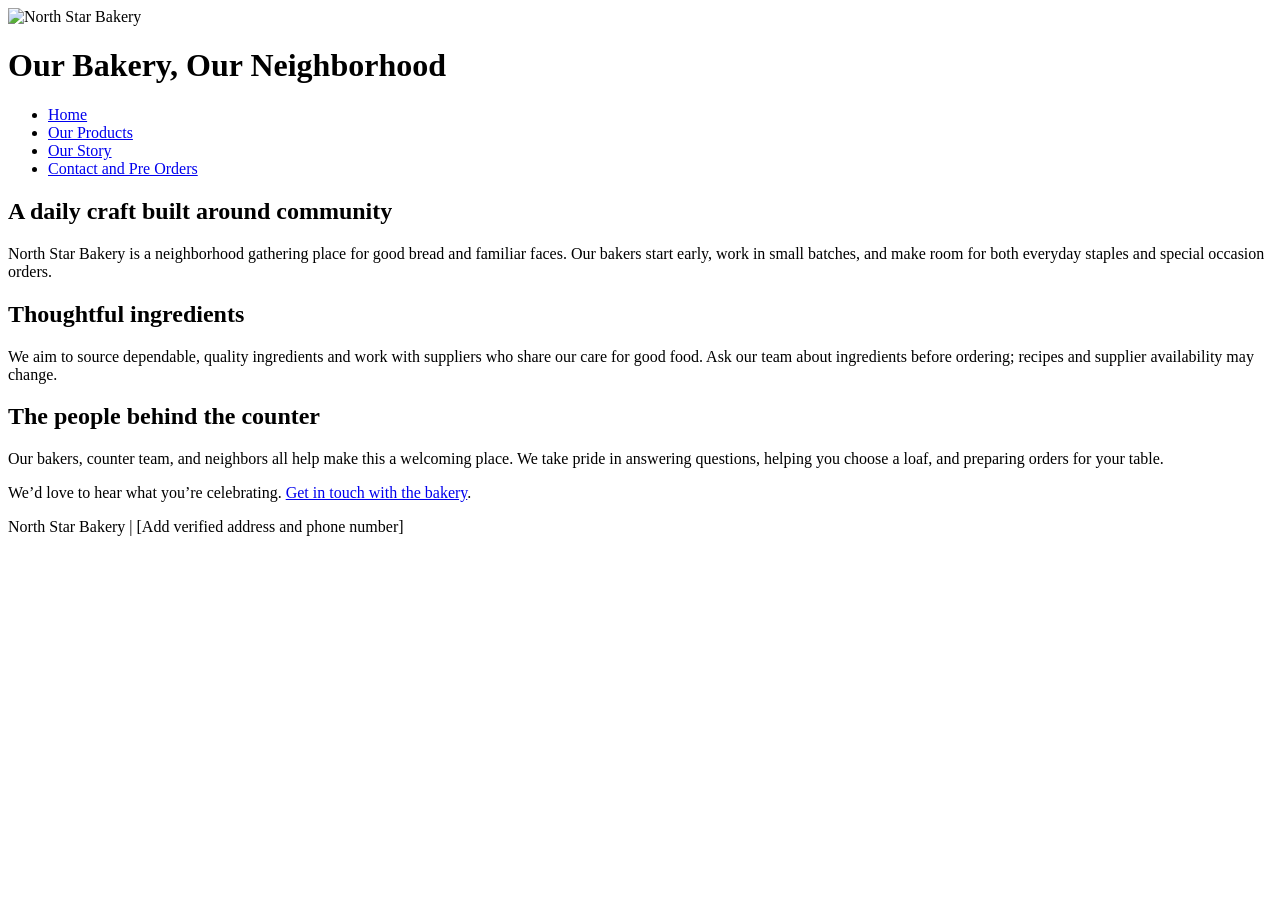
==== about.html @ 61b8f944 "Add files via upload" ====
<!doctype html>
<html lang="en">
<head>
  <meta charset="utf-8">
  <meta name="viewport" content="width=device-width, initial-scale=1">
  <title>North Star Bakery | About Us</title>
</head>
<body>
  <header>
    <img src="assets/bakery-logo.png" alt="North Star Bakery">
    <h1>Our Bakery, Our Neighborhood</h1>
    <nav aria-label="Main navigation">
      <ul>
        <li><a href="index.html">Home</a></li>
        <li><a href="products.html">Our Products</a></li>
        <li><a href="about.html">Our Story</a></li>
        <li><a href="contact.html">Contact and Pre Orders</a></li>
      </ul>
    </nav>
  </header>
  <main>
    <section>
      <h2>A daily craft built around community</h2>
      <p>North Star Bakery is a neighborhood gathering place for good bread and familiar faces. Our bakers start early, work in small batches, and make room for both everyday staples and special occasion orders.</p>
    </section>
    <section>
      <h2>Thoughtful ingredients</h2>
      <p>We aim to source dependable, quality ingredients and work with suppliers who share our care for good food. Ask our team about ingredients before ordering; recipes and supplier availability may change.</p>
    </section>
    <section>
      <h2>The people behind the counter</h2>
      <p>Our bakers, counter team, and neighbors all help make this a welcoming place. We take pride in answering questions, helping you choose a loaf, and preparing orders for your table.</p>
    </section>
    <p>We’d love to hear what you’re celebrating. <a href="contact.html">Get in touch with the bakery</a>.</p>
  </main>
  <footer><p>North Star Bakery | [Add verified address and phone number]</p></footer>
</body>
</html>
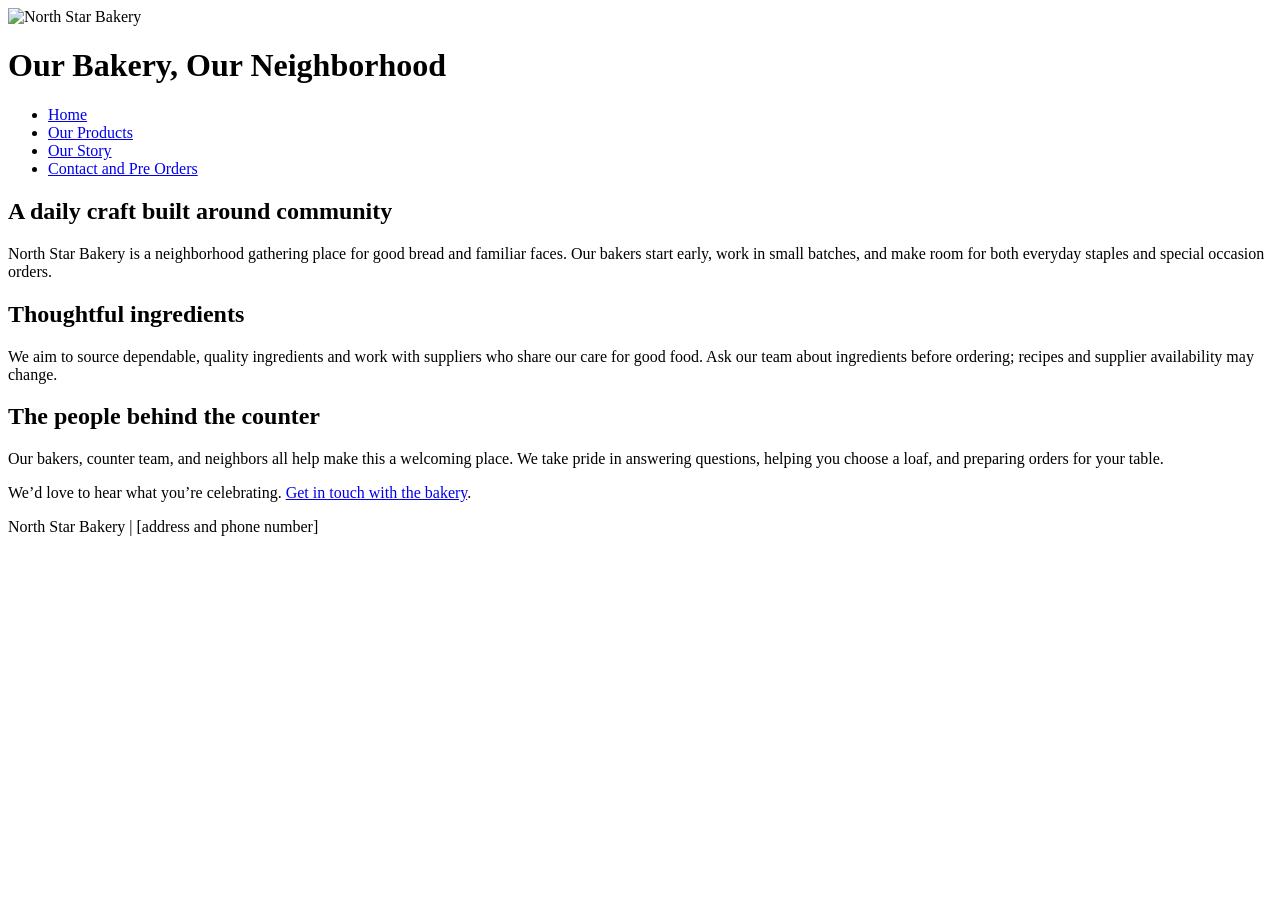
==== commit cdb19880: "Update about.html" ====
--- a/about.html
+++ b/about.html
@@ -33,6 +33,6 @@
     </section>
     <p>We’d love to hear what you’re celebrating. <a href="contact.html">Get in touch with the bakery</a>.</p>
   </main>
-  <footer><p>North Star Bakery | [Add verified address and phone number]</p></footer>
+  <footer><p>North Star Bakery | [address and phone number]</p></footer>
 </body>
 </html>
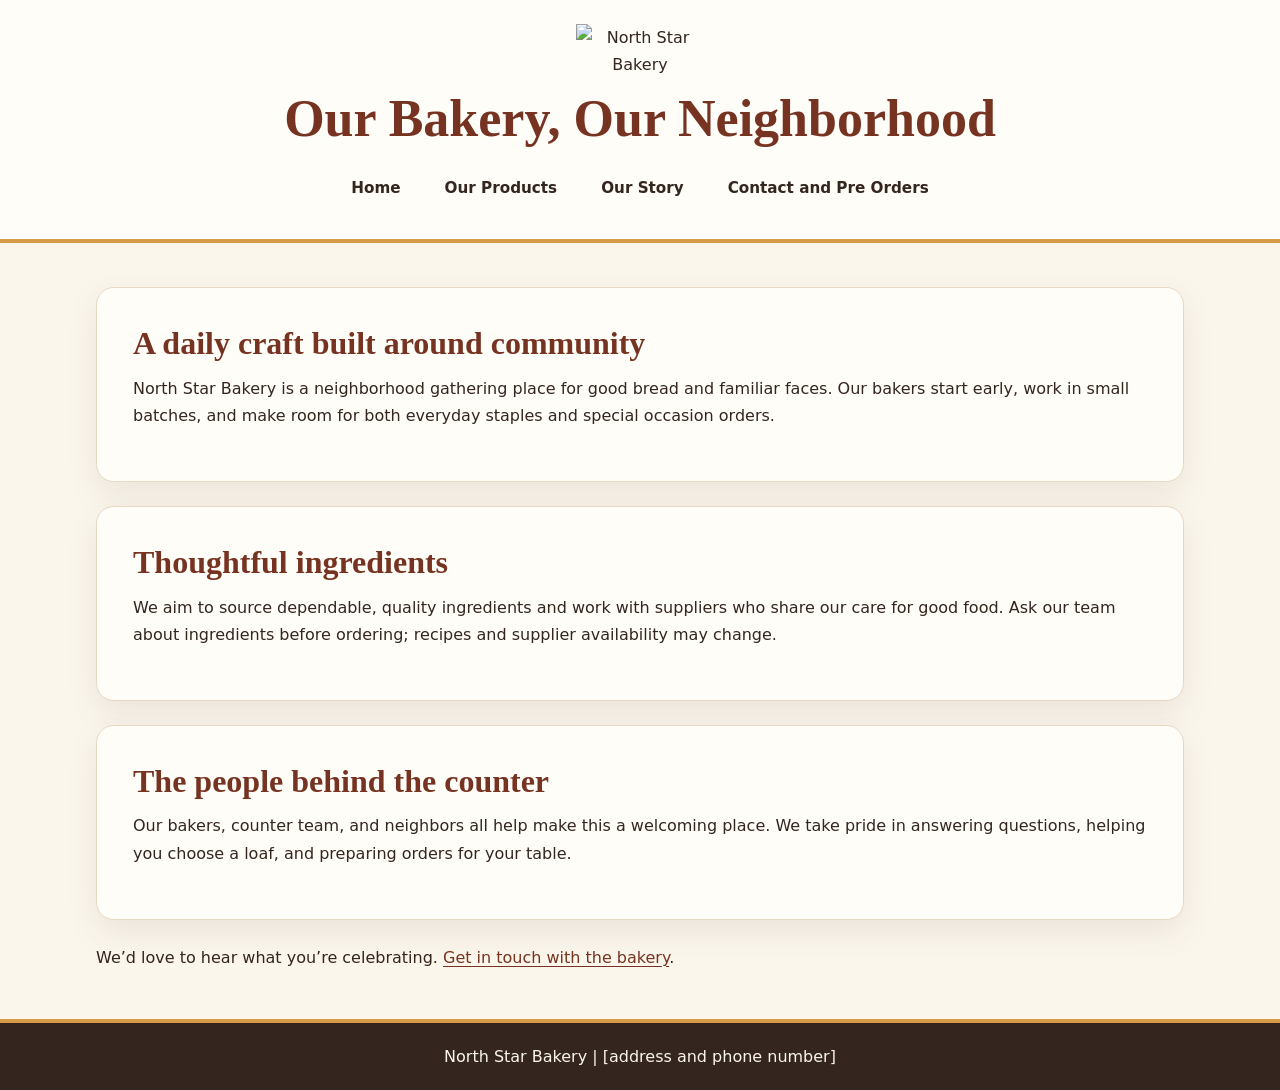
==== commit 5099a1bd: "Add files via upload" ====
--- a/about.html
+++ b/about.html
@@ -1,38 +1,39 @@
-<!doctype html>
-<html lang="en">
-<head>
-  <meta charset="utf-8">
-  <meta name="viewport" content="width=device-width, initial-scale=1">
-  <title>North Star Bakery | About Us</title>
-</head>
-<body>
-  <header>
-    <img src="assets/bakery-logo.png" alt="North Star Bakery">
-    <h1>Our Bakery, Our Neighborhood</h1>
-    <nav aria-label="Main navigation">
-      <ul>
-        <li><a href="index.html">Home</a></li>
-        <li><a href="products.html">Our Products</a></li>
-        <li><a href="about.html">Our Story</a></li>
-        <li><a href="contact.html">Contact and Pre Orders</a></li>
-      </ul>
-    </nav>
-  </header>
-  <main>
-    <section>
-      <h2>A daily craft built around community</h2>
-      <p>North Star Bakery is a neighborhood gathering place for good bread and familiar faces. Our bakers start early, work in small batches, and make room for both everyday staples and special occasion orders.</p>
-    </section>
-    <section>
-      <h2>Thoughtful ingredients</h2>
-      <p>We aim to source dependable, quality ingredients and work with suppliers who share our care for good food. Ask our team about ingredients before ordering; recipes and supplier availability may change.</p>
-    </section>
-    <section>
-      <h2>The people behind the counter</h2>
-      <p>Our bakers, counter team, and neighbors all help make this a welcoming place. We take pride in answering questions, helping you choose a loaf, and preparing orders for your table.</p>
-    </section>
-    <p>We’d love to hear what you’re celebrating. <a href="contact.html">Get in touch with the bakery</a>.</p>
-  </main>
-  <footer><p>North Star Bakery | [address and phone number]</p></footer>
-</body>
-</html>
+<!doctype html>
+<html lang="en">
+<head>
+  <meta charset="utf-8">
+  <meta name="viewport" content="width=device-width, initial-scale=1">
+  <title>North Star Bakery | About Us</title>
+  <link rel="stylesheet" href="style.css">
+</head>
+<body>
+  <header>
+    <img src="assets/bakery-logo.png" alt="North Star Bakery">
+    <h1>Our Bakery, Our Neighborhood</h1>
+    <nav aria-label="Main navigation">
+      <ul>
+        <li><a href="index.html">Home</a></li>
+        <li><a href="products.html">Our Products</a></li>
+        <li><a href="about.html">Our Story</a></li>
+        <li><a href="contact.html">Contact and Pre Orders</a></li>
+      </ul>
+    </nav>
+  </header>
+  <main>
+    <section>
+      <h2>A daily craft built around community</h2>
+      <p>North Star Bakery is a neighborhood gathering place for good bread and familiar faces. Our bakers start early, work in small batches, and make room for both everyday staples and special occasion orders.</p>
+    </section>
+    <section>
+      <h2>Thoughtful ingredients</h2>
+      <p>We aim to source dependable, quality ingredients and work with suppliers who share our care for good food. Ask our team about ingredients before ordering; recipes and supplier availability may change.</p>
+    </section>
+    <section>
+      <h2>The people behind the counter</h2>
+      <p>Our bakers, counter team, and neighbors all help make this a welcoming place. We take pride in answering questions, helping you choose a loaf, and preparing orders for your table.</p>
+    </section>
+    <p>We’d love to hear what you’re celebrating. <a href="contact.html">Get in touch with the bakery</a>.</p>
+  </main>
+  <footer><p>North Star Bakery | [address and phone number]</p></footer>
+</body>
+</html>
--- a/style.css
+++ b/style.css
@@ -0,0 +1,167 @@
+/* North Star Bakery: warm, readable styles shared by every page. */
+:root {
+  color-scheme: light;
+  --cream: #fbf6ec;
+  --paper: #fffdf8;
+  --ink: #34251f;
+  --muted: #67564c;
+  --brick: #a44731;
+  --brick-dark: #773321;
+  --gold: #d79a48;
+  --line: #e7d8c3;
+  --shadow: 0 12px 32px rgb(67 43 28 / 9%);
+}
+
+* { box-sizing: border-box; }
+
+html { scroll-behavior: smooth; }
+
+body {
+  margin: 0;
+  background: var(--cream);
+  color: var(--ink);
+  font-family: system-ui, -apple-system, "Segoe UI", sans-serif;
+  font-size: 1rem;
+  line-height: 1.7;
+}
+
+img, picture, audio { max-width: 100%; }
+img { display: block; height: auto; }
+
+a { color: var(--brick-dark); text-decoration-thickness: .08em; text-underline-offset: .18em; }
+a:hover { color: var(--brick); }
+a:focus-visible, button:focus-visible, input:focus-visible, select:focus-visible, textarea:focus-visible {
+  outline: 3px solid var(--gold);
+  outline-offset: 3px;
+}
+
+header {
+  padding: 1.25rem 1rem 1.5rem;
+  background: var(--paper);
+  border-bottom: 4px solid var(--gold);
+  text-align: center;
+}
+
+header > img {
+  width: min(8rem, 35vw);
+  max-height: 7rem;
+  margin: 0 auto .6rem;
+  object-fit: contain;
+}
+
+h1, h2, h3 {
+  color: var(--brick-dark);
+  font-family: Georgia, "Times New Roman", serif;
+  line-height: 1.2;
+}
+
+h1 { margin: .35rem 0 1rem; font-size: clamp(2rem, 7vw, 3.25rem); }
+h2 { margin: 0 0 .75rem; font-size: clamp(1.45rem, 4vw, 2rem); }
+h3 { font-size: 1.25rem; }
+p { margin: 0 0 1rem; }
+
+nav ul {
+  display: flex;
+  flex-wrap: wrap;
+  justify-content: center;
+  gap: .4rem;
+  margin: 0;
+  padding: 0;
+  list-style: none;
+}
+
+nav a {
+  display: block;
+  padding: .55rem .8rem;
+  border-radius: 999px;
+  color: var(--ink);
+  font-size: .95rem;
+  font-weight: 700;
+  text-decoration: none;
+}
+
+nav a:hover, nav a:focus-visible { background: var(--cream); color: var(--brick-dark); }
+
+main {
+  width: min(100% - 2rem, 68rem);
+  margin: 2rem auto 3rem;
+}
+
+main > p:first-child { max-width: 48rem; margin: 0 auto 1.5rem; color: var(--muted); font-size: 1.08rem; }
+
+main > section {
+  margin: 1.25rem 0;
+  padding: clamp(1.15rem, 4vw, 2rem);
+  overflow: hidden;
+  border: 1px solid var(--line);
+  border-radius: 1.1rem;
+  background: var(--paper);
+  box-shadow: var(--shadow);
+}
+
+main > section img { width: 100%; max-height: 28rem; margin: 1rem 0; border-radius: .8rem; object-fit: cover; }
+main > section picture img { max-height: 32rem; }
+figure { margin: 1.25rem 0 0; }
+figure img { border-radius: .8rem; }
+figcaption { margin-top: .6rem; color: var(--muted); font-size: .95rem; }
+audio { display: block; width: 100%; margin: 1rem 0 .25rem; }
+
+form {
+  margin: 1.5rem 0 2rem;
+  padding: clamp(1rem, 4vw, 1.75rem);
+  border: 1px solid var(--line);
+  border-radius: 1rem;
+  background: var(--paper);
+  box-shadow: var(--shadow);
+}
+
+fieldset { min-width: 0; margin: 0 0 1.25rem; padding: 1rem; border: 1px solid var(--line); border-radius: .75rem; }
+legend { padding: 0 .4rem; color: var(--brick-dark); font-family: Georgia, "Times New Roman", serif; font-size: 1.2rem; font-weight: 700; }
+label { display: inline-block; margin-bottom: .25rem; font-weight: 700; }
+input, select, textarea {
+  width: 100%;
+  min-height: 2.9rem;
+  padding: .65rem .75rem;
+  border: 1px solid #bba994;
+  border-radius: .45rem;
+  background: #fff;
+  color: var(--ink);
+  font: inherit;
+}
+textarea { min-height: 7rem; resize: vertical; }
+button {
+  min-height: 3rem;
+  padding: .7rem 1.25rem;
+  border: 0;
+  border-radius: 999px;
+  background: var(--brick);
+  color: #fff;
+  font: inherit;
+  font-weight: 700;
+  cursor: pointer;
+}
+button:hover { background: var(--brick-dark); }
+
+footer {
+  padding: 1.25rem 1rem;
+  border-top: 4px solid var(--gold);
+  background: var(--ink);
+  color: var(--cream);
+  text-align: center;
+}
+footer p { margin: 0; }
+
+@media (min-width: 48rem) {
+  header { padding: 1.5rem 2rem 1.75rem; }
+  nav ul { gap: .75rem; }
+  nav a { padding: .6rem 1rem; }
+  main { margin-top: 2.75rem; }
+  main > section { margin: 1.5rem 0; }
+  main > section img { max-height: 25rem; }
+  form { padding: 2rem; }
+  fieldset { padding: 1.25rem; }
+}
+
+@media (min-width: 64rem) {
+  main > section { padding: 2.25rem; }
+}
